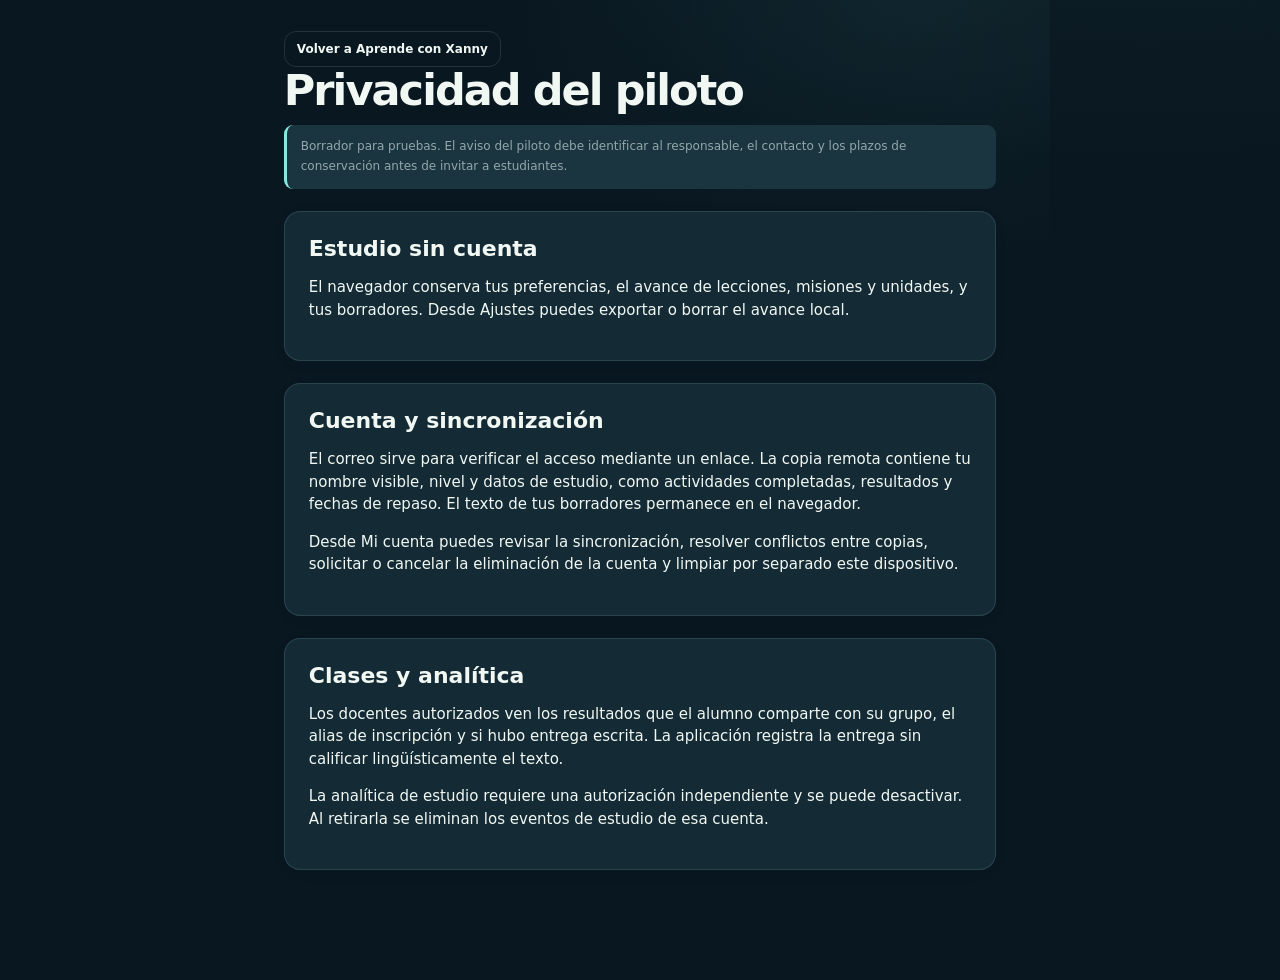
==== privacy.html @ a7d6ab91 "Add pilot learning units, accessible icons and isolated HTTPS staging" ====
<!doctype html>
<html lang="es">
<head>
  <meta charset="utf-8">
  <meta name="viewport" content="width=device-width,initial-scale=1">
  <meta name="robots" content="noindex">
  <title>Privacidad del piloto · Aprende con Xanny</title>
  <link rel="icon" href="favicon.svg?v=3.4.0" type="image/svg+xml">
  <link rel="stylesheet" href="styles.css?v=3.4.0">
  <link rel="stylesheet" href="studio.css?v=3.4.0">
  <link rel="stylesheet" href="learning.css?v=3.4.0">
</head>
<body>
  <main class="main privacy-page">
    <a class="button ghost sm" href="./index.html#home">Volver a Aprende con Xanny</a>
    <h1 class="page-title">Privacidad del piloto</h1>
    <p class="info-note">Borrador para pruebas. El aviso del piloto debe identificar al responsable, el contacto y los plazos de conservación antes de invitar a estudiantes.</p>
    <section class="card mt" aria-labelledby="study-without-account">
      <h2 id="study-without-account">Estudio sin cuenta</h2>
      <p>El navegador conserva tus preferencias, el avance de lecciones, misiones y unidades, y tus borradores. Desde Ajustes puedes exportar o borrar el avance local.</p>
    </section>
    <section class="card mt" aria-labelledby="study-account">
      <h2 id="study-account">Cuenta y sincronización</h2>
      <p>El correo sirve para verificar el acceso mediante un enlace. La copia remota contiene tu nombre visible, nivel y datos de estudio, como actividades completadas, resultados y fechas de repaso. El texto de tus borradores permanece en el navegador.</p>
      <p>Desde Mi cuenta puedes revisar la sincronización, resolver conflictos entre copias, solicitar o cancelar la eliminación de la cuenta y limpiar por separado este dispositivo.</p>
    </section>
    <section class="card mt" aria-labelledby="study-class">
      <h2 id="study-class">Clases y analítica</h2>
      <p>Los docentes autorizados ven los resultados que el alumno comparte con su grupo, el alias de inscripción y si hubo entrega escrita. La aplicación registra la entrega sin calificar lingüísticamente el texto.</p>
      <p>La analítica de estudio requiere una autorización independiente y se puede desactivar. Al retirarla se eliminan los eventos de estudio de esa cuenta.</p>
    </section>
  </main>
</body>
</html>
---- styles.css ----
:root{--bg:#0b1820;--sidebar:#0f2029;--surface:#142832;--surface2:#1a323c;--line:rgba(218,244,230,.11);--ink:#f1f8f3;--muted:#91a7aa;--accent:#b5ef7e;--accent-ink:#10271d;--cyan:#78e0e3;--orange:#ffc687;--pink:#f6a8c3;--shadow:0 20px 80px rgba(0,0,0,.16);--radius:20px;--font:'DM Sans',system-ui,-apple-system,sans-serif;--heading:'Outfit',var(--font)}
*{box-sizing:border-box}html{scroll-behavior:smooth}body{margin:0;background:var(--bg);color:var(--ink);font-family:var(--font);font-size:15px;line-height:1.5}button,input,textarea,select{font:inherit}button{cursor:pointer}button:disabled{opacity:.43;cursor:not-allowed}a{color:inherit}button:focus-visible,a:focus-visible,input:focus-visible,textarea:focus-visible,select:focus-visible{outline:3px solid var(--cyan);outline-offset:3px}::selection{background:var(--accent);color:var(--accent-ink)}
body.light{--bg:#f5f8f2;--sidebar:#eaf1e9;--surface:#fff;--surface2:#f0f5ee;--line:#dce7dd;--ink:#182d33;--muted:#60777a;--shadow:0 20px 60px rgba(30,80,64,.07)}
.layout{display:grid;grid-template-columns:258px minmax(0,1fr);min-height:100vh;max-width:1720px;margin:auto}.sidebar{background:var(--sidebar);border-right:1px solid var(--line);position:sticky;top:0;height:100vh;display:flex;flex-direction:column;padding:28px 16px 20px;z-index:10}.brand{display:flex;align-items:center;gap:11px;padding:0 12px;margin-bottom:30px}.brand-icon{display:grid;place-items:center;border-radius:14px;background:var(--accent);color:#173424;font:900 28px var(--heading);height:44px;width:44px;box-shadow:0 7px 24px #b5ef7e28}.brand-text{font:800 24px var(--heading);letter-spacing:-1.2px}.brand-text span{color:var(--accent)}.brand-sub{display:block;color:var(--muted);font-size:10px;letter-spacing:1.4px;text-transform:uppercase;font-weight:800;margin-top:-2px}.nav-head{color:var(--muted);font-size:10px;font-weight:800;text-transform:uppercase;letter-spacing:2px;padding:8px 17px 10px}.nav{display:grid;gap:4px}.nav-btn{display:flex;align-items:center;gap:13px;border:none;width:100%;padding:12px 15px;border-radius:12px;background:transparent;color:var(--muted);font-weight:700;text-align:left;transition:.2s}.nav-btn:hover{background:var(--surface2);color:var(--ink)}.nav-btn.active{background:var(--accent);color:var(--accent-ink)}.nav-ico{width:25px;text-align:center;font-size:18px}.nav-btn small{margin-left:auto;background:var(--orange);border-radius:20px;padding:1px 7px;font-size:10px;color:#342518}.side-spacer{flex:1}.side-tip{background:linear-gradient(145deg,#213e42,#18333a);border:1px solid #ffffff16;padding:18px;border-radius:18px;color:#f1f8f3}.side-tip .star{font-size:26px}.side-tip strong{display:block;font-family:var(--heading);font-size:17px;margin:7px 0}.side-tip p{color:#b7cac6;margin:4px 0 12px;font-size:12px}.side-tip .mini-link{color:var(--accent);font-size:12px;font-weight:800}.main{min-width:0;padding:31px clamp(20px,4.2vw,64px) 80px}.topbar{display:flex;justify-content:space-between;align-items:center;gap:18px;margin-bottom:30px}.breadcrumb{font-size:13px;color:var(--muted);font-weight:700;letter-spacing:.3px}.breadcrumb strong{color:var(--ink)}.toolbar{display:flex;gap:9px;align-items:center}.pill{display:inline-flex;align-items:center;gap:7px;border:1px solid var(--line);border-radius:40px;padding:9px 13px;background:var(--surface);white-space:nowrap;font-size:12px;font-weight:800}.pill.accent{background:var(--accent);color:var(--accent-ink);border-color:transparent}.toolbar .icon-button{width:38px;height:38px}.icon-button{display:inline-grid;place-items:center;border:1px solid var(--line);border-radius:12px;background:var(--surface);color:var(--ink);font-size:18px}.page{animation:appear .25s ease-out}@keyframes appear{from{opacity:.5;transform:translateY(5px)}to{opacity:1;transform:translateY(0)}}.section-label{font-size:11px;font-weight:900;text-transform:uppercase;letter-spacing:2px;color:var(--accent);margin-bottom:8px}.page-title{font:800 clamp(28px,4.2vw,43px)/1.12 var(--heading);letter-spacing:-1.5px;margin:0 0 9px}.page-desc{color:var(--muted);margin:0 0 28px;max-width:670px}.card{background:var(--surface);border:1px solid var(--line);border-radius:var(--radius);padding:24px;box-shadow:0 3px 20px rgba(0,0,0,.025)}.card.soft{background:var(--surface2)}.section-h{font:800 21px var(--heading);letter-spacing:-.5px;margin:0 0 16px}.subtle{color:var(--muted)}.small{font-size:12px}.bold{font-weight:800}.row{display:flex;align-items:center;gap:12px}.between{display:flex;align-items:center;justify-content:space-between;gap:14px}.wrap{flex-wrap:wrap}.grid{display:grid;gap:16px}.grid-2{grid-template-columns:repeat(2,minmax(0,1fr))}.grid-3{grid-template-columns:repeat(3,minmax(0,1fr))}.grid-4{grid-template-columns:repeat(4,minmax(0,1fr))}.mt{margin-top:22px}.mb{margin-bottom:22px}.mb-sm{margin-bottom:12px}.hero{background:radial-gradient(circle at 78% 20%,#39655b,transparent 42%),linear-gradient(120deg,#1c4644,#173236 65%,#162f3a);border:1px solid #ffffff1c;border-radius:26px;padding:clamp(26px,4vw,42px);position:relative;overflow:hidden;display:grid;grid-template-columns:minmax(0,1.3fr) minmax(210px,.7fr);gap:14px;min-height:275px}.hero .eyebrow{color:var(--accent);font-size:12px;text-transform:uppercase;letter-spacing:2.6px;font-weight:900}.hero h1{font:850 clamp(30px,4.4vw,51px)/1.06 var(--heading);letter-spacing:-1.7px;color:#fff;margin:12px 0}.hero h1 em{font-style:normal;color:var(--accent)}.hero p{color:#d1e2dc;max-width:440px;margin:0 0 21px}.hero-art{position:relative;min-height:200px;display:grid;place-items:center}.button{display:inline-flex;justify-content:center;align-items:center;gap:8px;border:1px solid var(--line);background:var(--surface2);color:var(--ink);padding:11px 17px;border-radius:12px;font-weight:800;text-decoration:none;transition:transform .15s,background .15s;max-width:100%}.button:hover:not(:disabled){transform:translateY(-1px)}.button.primary{background:var(--accent);border-color:var(--accent);color:var(--accent-ink)}.button.white{background:#fff;border-color:#fff;color:#15352f}.button.ghost{background:transparent}.button.sm{font-size:12px;padding:8px 12px}.button.block{width:100%}.button.warn{border-color:#ed9898;color:#ed9898;background:transparent}.button-group{display:flex;flex-wrap:wrap;gap:10px}.stats{margin-top:16px;display:grid;grid-template-columns:repeat(4,minmax(0,1fr));gap:14px}.stat{padding:18px 19px;background:var(--surface);border:1px solid var(--line);border-radius:17px}.stat-icon{font-size:22px}.stat .value{font:800 29px var(--heading);margin-top:6px;letter-spacing:-1px}.stat .label{color:var(--muted);font-size:12px;font-weight:700}.progress{height:9px;background:var(--surface2);border-radius:30px;overflow:hidden}.progress>span{display:block;height:100%;border-radius:30px;background:linear-gradient(90deg,var(--accent),var(--cyan));transition:width .3s}.task{display:flex;align-items:center;gap:15px;padding:15px;border:1px solid var(--line);border-radius:15px;margin:10px 0;background:var(--surface2)}.task-icon{font-size:22px;width:45px;height:45px;display:grid;place-items:center;border-radius:13px;background:#b4ed7d20}.task-main{flex:1;min-width:0}.task h3{font-size:14px;margin:0 0 2px}.task p{font-size:12px;color:var(--muted);margin:0}.checkmark{color:var(--accent);font-weight:900;font-size:20px}.tag{display:inline-flex;align-items:center;gap:4px;padding:5px 10px;border-radius:40px;font-size:10px;letter-spacing:.3px;font-weight:900;color:var(--muted);background:var(--surface2);border:1px solid var(--line)}.tag.green{background:#b5ef7d25;color:var(--accent);border-color:#b5ef7d33}.tag.orange{background:#ffc68725;color:var(--orange);border-color:#ffc68733}.tag.blue{background:#78e0e325;color:var(--cyan);border-color:#78e0e333}body.light .tag.green{color:#336a27}body.light .tag.orange{color:#955c14}body.light .tag.blue{color:#126a75}.lesson-card{display:flex;flex-direction:column;gap:9px;height:100%;min-height:225px}.lesson-card h3{font:750 18px/1.2 var(--heading);margin:3px 0}.lesson-card p{color:var(--muted);font-size:12px;margin:0;flex:1}.lesson-card .lesson-emoji{font-size:25px}.lesson-card .foot{display:flex;align-items:center;justify-content:space-between;gap:8px}.lesson-card .foot span{color:var(--muted);font-size:12px}.filters{display:flex;flex-wrap:wrap;gap:8px;margin:17px 0 22px}.chip{border-radius:50px;padding:8px 14px;border:1px solid var(--line);background:var(--surface);color:var(--muted);font-weight:800;font-size:12px}.chip.active{background:var(--accent);color:var(--accent-ink);border-color:transparent}.focus-header{display:flex;align-items:center;gap:15px;margin-bottom:20px}.focus-header .big-icon{font-size:33px;background:var(--surface2);padding:12px;border-radius:16px}.focus-header h2{font:800 26px var(--heading);margin:0}.focus-header p{font-size:13px;color:var(--muted);margin:0}.lesson-info{display:grid;grid-template-columns:1fr 1fr;gap:14px}.quote{font:650 clamp(21px,3.2vw,30px)/1.35 var(--heading);letter-spacing:-.4px;margin:15px 0}.translation{color:var(--muted);font-style:italic}.quiz-head{margin:0 0 12px;font-size:12px;text-transform:uppercase;font-weight:900;letter-spacing:1px;color:var(--accent)}.quiz-title{font:750 22px/1.3 var(--heading);margin:0 0 20px}.option-list{display:grid;gap:10px}.option{border:1px solid var(--line);background:var(--surface2);border-radius:14px;padding:15px 16px;text-align:left;color:var(--ink);font-weight:700;display:flex;align-items:center;gap:12px}.option:hover:not(:disabled){border-color:var(--accent)}.option .letter{display:grid;place-items:center;flex:0 0 28px;height:28px;border-radius:9px;border:1px solid var(--line);color:var(--muted);font-size:12px}.option.selected{border:2px solid var(--accent);padding:14px 15px}.option.correct{border-color:#72d4ab;background:#54c89518}.option.wrong{border-color:#f08d9b;background:#f08d9b17}.feedback{padding:14px 16px;background:var(--surface2);border-radius:12px;border-left:3px solid var(--cyan);margin:16px 0;font-size:13px}.feedback.good{border-color:var(--accent)}.feedback.bad{border-color:var(--orange)}.flashcard{min-height:300px;background:radial-gradient(circle at 92% 18%,#bbff9915,transparent 40%),linear-gradient(145deg,#235144,#183a40);border:1px solid #b2ef7d33;display:flex;flex-direction:column;justify-content:center;align-items:center;text-align:center;color:#fff;padding:32px;border-radius:24px}.flashcard .word{font:800 clamp(38px,6vw,64px) var(--heading);letter-spacing:-1.5px;margin:4px 0}.flashcard .definition{color:var(--accent);font:750 25px var(--heading)}.flashcard .example{color:#d4e7d9;margin:13px 0 2px}.flashcard .questionmark{color:#b3cdc0}.rating-grid{display:grid;grid-template-columns:repeat(4,1fr);gap:10px;margin-top:14px}.rating-grid button{font-size:12px;padding:12px 7px}.audio-box{background:linear-gradient(130deg,#1b3c41,#204447);border-radius:20px;border:1px solid #ffffff17;padding:25px;color:#fff}.audio-wave{display:flex;height:45px;gap:5px;align-items:center;justify-content:center}.audio-wave i{width:5px;border-radius:6px;height:var(--h);background:var(--accent);opacity:.9}.audio-hint{font-size:12px;color:#c6dcd1;text-align:center;margin:12px 0 15px}.field{width:100%;border:1px solid var(--line);border-radius:12px;background:var(--surface2);color:var(--ink);padding:12px 14px;outline:none}.field:focus{border-color:var(--cyan)}.field::placeholder{color:var(--muted);opacity:.7}textarea.field{min-height:250px;resize:vertical;line-height:1.8}.form-label{font-size:12px;font-weight:900;display:block;margin:12px 0 7px}.meter{display:flex;gap:5px;align-items:center}.meter>i{display:block;flex:1;height:6px;background:var(--surface2);border-radius:9px}.meter>i.on{background:var(--accent)}.resource-card{display:flex;flex-direction:column;gap:12px;min-height:205px}.resource-card h3{font:800 18px var(--heading);margin:0}.resource-card p{font-size:12px;color:var(--muted);margin:0;flex:1}.resource-card .source{font-size:11px;color:var(--accent);font-weight:900}.timeline{display:flex;align-items:flex-start;gap:0;flex-wrap:wrap}.step{flex:1;min-width:130px;padding:14px 10px;border-top:2px solid var(--line);position:relative}.step:before{content:'';width:12px;height:12px;background:var(--surface2);border:3px solid var(--muted);border-radius:50%;position:absolute;top:-9px;left:12px}.step.done:before{background:var(--accent);border-color:var(--accent)}.step h4{margin:5px 0;font-size:13px}.step p{margin:0;color:var(--muted);font-size:11px}.setting-line{display:flex;justify-content:space-between;align-items:center;gap:10px;padding:15px 0;border-bottom:1px solid var(--line)}.setting-line:last-child{border:0}.setting-line h3{margin:0 0 2px;font-size:14px}.setting-line p{margin:0;color:var(--muted);font-size:12px}.select{border:1px solid var(--line);background:var(--surface2);color:var(--ink);padding:10px 13px;border-radius:10px;max-width:150px}.notice{border:1px solid #78e0e337;border-radius:14px;background:#78e0e310;color:var(--ink);padding:13px 17px;font-size:13px}.notice strong{color:var(--cyan)}body.light .notice strong{color:#147989}.empty{text-align:center;padding:35px 20px}.empty .emoji{font-size:40px}.empty h3{margin:6px 0}.empty p{color:var(--muted);font-size:13px}.toast{position:fixed;bottom:25px;right:25px;z-index:100;background:#b5ef7e;color:#193726;box-shadow:0 16px 40px #0005;padding:13px 18px;border-radius:12px;font-weight:900;animation:appear .2s;max-width:330px}.footer{font-size:11px;color:var(--muted);text-align:center;margin:36px 0 0}.footer a{color:var(--muted)}.stat.spark{position:relative;overflow:hidden}.stat.spark:after{content:'✦';position:absolute;right:-6px;bottom:-24px;font-size:100px;color:var(--accent);opacity:.045}.mobile-nav{display:none}.boot{text-align:center;padding:20vh 20px;color:var(--muted)}.writing-tips{padding:16px;border:1px dashed var(--line);border-radius:14px;margin-top:15px;color:var(--muted);font-size:13px}.wordcount{text-align:right;color:var(--muted);font-size:12px;margin-top:7px}.key-value{display:grid;gap:6px}.key-value span{font-size:12px;color:var(--muted)}.key-value strong{font:800 18px var(--heading)}.badge-row{display:flex;gap:6px;flex-wrap:wrap}.report-item{display:flex;align-items:flex-start;gap:9px;font-size:13px;padding:10px 0;border-bottom:1px solid var(--line)}.report-item:last-child{border:0}.divider{height:1px;background:var(--line);margin:18px 0}.source-links a{color:var(--cyan);text-decoration:underline}.level-heading{margin:24px 0 16px}.answer-hidden{filter:blur(6px);user-select:none}.kbd{font-size:10px;padding:2px 5px;background:var(--surface2);border:1px solid var(--line);border-radius:4px}.search{min-width:180px;max-width:300px}.study-box{padding:20px;border:1px solid var(--line);border-radius:17px;background:var(--surface);min-height:160px}.study-box h3{font:800 17px var(--heading);margin:10px 0 7px}.study-box p{margin:0;color:var(--muted);font-size:12px}.note{font-size:11px;color:var(--muted)}.warning-text{color:var(--orange)}
@media(max-width:1180px){.grid-4{grid-template-columns:repeat(2,minmax(0,1fr))}.hero{grid-template-columns:1.3fr .7fr}}
@media(max-width:920px){.layout{grid-template-columns:82px minmax(0,1fr)}.sidebar{padding:21px 11px}.brand{justify-content:center;padding:0}.brand-text,.nav-head,.nav-btn .nav-label,.nav-btn small,.side-tip{display:none}.nav-btn{justify-content:center;padding:13px 8px}.nav-ico{font-size:22px}.main{padding:26px 25px 90px}.hero{grid-template-columns:1fr .6fr}}
@media(max-width:680px){.layout{display:block}.sidebar{display:none}.main{padding:17px 15px 104px}.topbar{margin-bottom:17px}.toolbar{gap:6px}.toolbar .pill{font-size:11px;padding:7px 10px}.toolbar .pill:first-child{display:none}.hero{grid-template-columns:1fr;padding:25px;min-height:0}.hero h1{font-size:37px}.hero p{font-size:13px}.hero-art{display:none}.stats{grid-template-columns:repeat(2,minmax(0,1fr));gap:9px}.stat{padding:13px 15px}.stat .value{font-size:25px}.grid-3,.grid-2,.grid-4{grid-template-columns:1fr}.card{padding:19px;border-radius:17px}.lesson-info{grid-template-columns:1fr}.page-title{font-size:33px}.focus-header h2{font-size:23px}.rating-grid{grid-template-columns:repeat(2,1fr)}.toast{bottom:85px;right:13px;left:13px;text-align:center}.setting-line{align-items:flex-start;flex-wrap:wrap}.search{width:100%;max-width:none}.footer{padding:0 5px}.task{padding:12px}.task-icon{width:37px;height:37px}}
@media(prefers-reduced-motion:reduce){*,*:before,*:after{animation:none!important;transition:none!important;scroll-behavior:auto!important}}

/* Aprende con Xanny — estilos del laboratorio de inglés. */
:root{--bg:#091720;--sidebar:#0c1f29;--surface:#142b35;--surface2:#1b3540;--accent:#b8f586;--cyan:#87e8e1;--line:rgba(199,235,224,.13);--radius:22px}
body.light{--bg:#f3f8f5;--sidebar:#eaf3ee;--surface:#fff;--surface2:#f0f7f2;--line:#d8e9dd;--ink:#142b31;--muted:#5d747b}
.main{background:radial-gradient(ellipse 67% 38% at 82% 0%,rgba(57,136,137,.09),transparent 72%);min-width:0}
.hero{position:relative;overflow:hidden;background:linear-gradient(120deg,#184845 0%,#193f42 56%,#24545a 100%);border:1px solid rgba(184,245,134,.16);box-shadow:0 25px 65px rgba(0,0,0,.10)}
.hero:after{content:"";position:absolute;width:360px;height:360px;border:1px solid rgba(210,255,222,.12);border-radius:100%;right:-130px;top:-230px;pointer-events:none}
.hero h1{letter-spacing:-.055em;line-height:1.06}
.card,.stat,.lesson-card{border:1px solid var(--line);transition:border-color .2s ease,transform .2s ease,box-shadow .2s ease}
.lesson-card:hover{border-color:rgba(184,245,134,.38);transform:translateY(-2px);box-shadow:0 18px 45px rgba(0,0,0,.10)}
.nav-btn.active{box-shadow:0 3px 12px rgba(184,245,134,.16)}
.button.primary{box-shadow:0 7px 18px rgba(123,186,85,.12)}
.button.primary:hover{filter:brightness(1.04)}
.option{min-height:62px;display:flex;align-items:center;gap:12px;border-radius:16px;white-space:normal;text-align:left}
.option:hover:not(:disabled){border-color:var(--cyan);background:var(--surface2)}
.option.wrong{border-color:#e9898e!important;background:rgba(232,111,120,.11)!important;opacity:.75!important}
.option.correct{border-color:#a1e979!important;background:rgba(158,225,113,.14)!important;opacity:1!important}
.quiz-panel{position:relative;border-color:rgba(130,218,199,.20);box-shadow:0 18px 42px rgba(0,0,0,.08)}
.quiz-panel::before{content:"";display:block;position:absolute;top:0;left:20px;right:20px;height:3px;background:linear-gradient(90deg,var(--accent),var(--cyan));border-radius:5px}
.lesson-theory{position:relative}
.lesson-help{display:flex;gap:12px;align-items:start;border-radius:16px;padding:12px 13px;background:rgba(112,184,190,.09);border:1px solid var(--line);margin-top:27px}
.lesson-help span{font-size:21px}
.lesson-help p{font-size:12px;line-height:1.65;color:var(--muted);margin:0}
.feedback{margin-top:15px;border-radius:16px;padding:17px 18px;line-height:1.65}
.feedback strong{display:block;margin-bottom:5px}
.feedback.bad{background:rgba(240,139,141,.10);border:1px solid rgba(240,139,141,.30)}
.feedback.good{background:rgba(156,239,146,.08);border:1px solid rgba(156,239,146,.3)}
.home-coach{border:1px solid rgba(123,217,202,.22);border-radius:21px;background:linear-gradient(100deg,rgba(33,73,80,.38),rgba(41,83,87,.15));padding:20px 24px;display:flex;align-items:center;justify-content:space-between;gap:20px;margin:15px 0}
.home-coach h3{margin:7px 0 4px;font:750 21px var(--heading);letter-spacing:-.6px}
.home-coach p{margin:0;color:var(--muted);font-size:13px;max-width:630px}
.home-coach .button{flex-shrink:0}
.review-title{display:flex;align-items:center;gap:13px;margin:28px 0 14px}
.review-title span{display:grid;place-items:center;width:44px;height:44px;border-radius:14px;background:var(--accent);color:var(--accent-ink);font-size:24px}
.review-title h2{font:800 25px var(--heading);margin:0;letter-spacing:-.7px}
.review-title p{margin:3px 0 0;color:var(--muted);font-size:13px}
.review-list{display:grid;grid-template-columns:repeat(2,minmax(0,1fr));gap:13px}
.review-card{background:var(--surface);border:1px solid var(--line);border-radius:19px;padding:21px;display:flex;flex-direction:column;gap:11px;min-width:0}
.review-card.needs-review{border-left:4px solid #f3b06c}
.review-card.mastered{border-left:4px solid var(--accent)}
.review-card h3{font:750 17px/1.5 var(--heading);margin:0}
.review-card p{font-size:13px;line-height:1.6;color:var(--muted);margin:0}
.review-answer{padding:11px 14px;border:1px solid rgba(152,226,137,.23);background:rgba(126,230,153,.07);border-radius:12px;color:var(--ink);font-weight:750}
.review-card .button{align-self:flex-start;margin-top:auto}
.lesson-finish{text-align:center;padding:32px 25px}
.lesson-finish p{max-width:680px;margin:10px auto;color:var(--muted)}
body.light .home-coach{background:linear-gradient(110deg,#edf7ee,#e4f1f1)}
body.light .quiz-panel{box-shadow:0 15px 45px rgba(60,115,90,.08)}
@media(max-width:960px){.review-list{grid-template-columns:1fr}.home-coach{flex-wrap:wrap}}
@media(max-width:680px){.hero h1{font-size:38px}.home-coach{padding:18px;margin:12px 0}.review-title h2{font-size:22px}.review-card{padding:17px}.quiz-title{font-size:23px}.option{min-height:60px}}
@media(prefers-reduced-motion:reduce){.lesson-card:hover{transform:none}}

/* Navegación y foco */
.sidebar .nav {min-height: 0; overflow-y: auto; overscroll-behavior: contain; padding: 2px;}
.page:focus, .challenge-panel h2:focus, .transfer-panel h2:focus {outline: none;}
:where(button, summary, a, input, select, textarea):focus-visible {
  outline: 2px solid var(--accent);
  outline-offset: 2px;
}

@media (max-width: 680px) {
  .main {padding-bottom: calc(100px + env(safe-area-inset-bottom));}
  .mobile-nav {
    position: fixed;
    inset: auto 0 0;
    z-index: 25;
    display: grid;
    grid-template-columns: repeat(4, minmax(0, 1fr));
    gap: 4px;
    padding: 5px max(8px, env(safe-area-inset-right)) calc(5px + env(safe-area-inset-bottom)) max(8px, env(safe-area-inset-left));
    border-top: 1px solid var(--line);
    background: var(--sidebar);
  }
  .mobile-shortcut {
    display: grid;
    min-width: 0;
    min-height: 48px;
    place-content: center;
    gap: 2px;
    border: 0;
    border-radius: 8px;
    background: transparent;
    color: var(--muted);
    font-size: 12px;
    font-weight: 750;
    text-align: center;
    cursor: pointer;
  }
  .mobile-shortcut b {font-size: 18px; line-height: 1.15;}
  .mobile-shortcut::-webkit-details-marker {display: none;}
  .mobile-shortcut.active, .mobile-more[open] > summary {color: var(--accent);}
  .mobile-menu-panel {
    position: absolute;
    inset: auto max(8px, env(safe-area-inset-right)) calc(100% + 4px) max(8px, env(safe-area-inset-left));
    display: grid;
    grid-template-columns: repeat(2, minmax(0, 1fr));
    gap: 4px;
    max-height: 55vh;
    max-height: 55dvh;
    overflow-y: auto;
    overscroll-behavior: contain;
    padding: 8px;
    border: 1px solid var(--line);
    border-radius: 12px;
    background: var(--sidebar);
    box-shadow: 0 -12px 30px #0004;
  }
  .mobile-more:not([open]) .mobile-menu-panel {display: none;}
  .mobile-menu-panel .nav-btn {justify-content: flex-start; min-height: 44px; text-align: left; white-space: normal;}
  .mobile-menu-panel .nav-btn span {flex: 0 0 auto;}
}
---- studio.css ----
/* Aprende con Xanny — interfaz original, modular, accesible y ligera. */
:root{--softgreen:rgba(181,239,126,.11);--violet:#cbb9ff;--caseborder:rgba(192,229,215,.14)}
body{background-image:radial-gradient(ellipse 920px 400px at 90% -13%,rgba(80,146,126,.065),transparent 75%)}
body.light{--softgreen:rgba(80,143,69,.09);--caseborder:rgba(60,120,99,.19)}
.nav{min-height:0;overflow-y:auto;scrollbar-width:thin}.nav-btn{min-height:44px}.nav-btn.active{box-shadow:0 5px 22px rgba(181,239,126,.07)}
.main{padding-bottom:110px}.page-title{letter-spacing:-.045em;line-height:1.08}.page-desc{max-width:730px}
.brand-icon{border-radius:13px;transform:rotate(-4deg)}.brand-text{letter-spacing:-1.6px}.sidebar .brand-sub{font-size:9px}
.home-feature{margin:18px 0 8px;padding:25px 30px;display:flex;align-items:center;justify-content:space-between;gap:25px;background:linear-gradient(100deg,rgba(202,185,255,.17),rgba(181,239,126,.07));border:1px solid var(--caseborder);border-radius:23px}
.home-feature h2{margin:5px 0 7px;font-size:24px;letter-spacing:-.04em}.home-feature p{margin:0;max-width:590px;font-size:13px;color:var(--muted)}.home-feature .button{flex-shrink:0;white-space:nowrap}
.missions-feature{background:linear-gradient(120deg,#283b5c,#1b5150 54%,#244235);color:#f7f9ff;padding:36px 39px;position:relative;border-radius:26px;overflow:hidden;display:flex;justify-content:space-between;align-items:center;gap:24px;border:1px solid #ffffff20;min-height:240px;margin:27px 0 22px}
.missions-feature::before,.missions-feature::after{content:"";position:absolute;border:1px solid #b5ef7e1d;border-radius:100%;width:380px;height:380px;right:-70px;top:-110px;pointer-events:none}.missions-feature::after{width:280px;height:280px;right:-22px;top:-60px}
.missions-feature>div:first-child{position:relative;z-index:1;max-width:650px}.missions-feature h2{font-size:clamp(26px,3vw,39px);letter-spacing:-.05em;line-height:1.12;margin:13px 0}.missions-feature p{color:#d8e8e6;max-width:480px;font-size:14px;margin:0 0 22px}.missions-feature .eyebrow{font-size:11px;letter-spacing:1.8px;font-weight:900;color:#b5ef7e}
.case-promo-art{position:relative;min-width:220px;display:flex;flex-direction:column;font-weight:950;font-size:31px;line-height:1;transform:rotate(-7deg);text-shadow:0 10px 30px #051e2555}.case-promo-art span:nth-child(2){color:var(--accent);font-size:42px}.case-promo-art span:nth-child(3){color:#f7d3ad;font-size:23px}
.mini-guide{display:flex;flex-wrap:wrap;gap:9px;margin-bottom:27px}.mini-guide span{background:var(--surface);border:1px solid var(--line);border-radius:25px;padding:8px 14px;color:var(--muted);font-weight:700;font-size:12px}
.filters .chip.selected{background:var(--accent)!important;color:var(--accent-ink)!important;border-color:var(--accent)!important}
.case-grid{display:grid;grid-template-columns:repeat(3,minmax(0,1fr));gap:16px;margin:19px 0 25px}.case-card{background:var(--surface);border:1px solid var(--caseborder);padding:22px;border-radius:21px;display:flex;flex-direction:column;gap:10px;min-height:254px;transition:transform .2s,border-color .2s,background .2s}.case-card:hover{transform:translateY(-3px);border-color:rgba(181,239,126,.5);background:var(--surface2)}.case-top,.case-foot{display:flex;align-items:center;justify-content:space-between;gap:10px}.case-emoji{font-size:27px;background:var(--surface2);border-radius:14px;width:54px;height:54px;display:grid;place-items:center;flex-shrink:0}.case-level{color:var(--muted);font-size:11px;font-weight:800;letter-spacing:.05em}.case-category{font-size:10px;text-transform:uppercase;letter-spacing:1.5px;color:var(--accent);font-weight:900}.case-card h3{font-size:21px;line-height:1.2;letter-spacing:-.045em;margin:0}.case-card>p{font-size:13px;color:var(--muted);margin:0;flex:1}.case-foot{border-top:1px solid var(--line);padding-top:14px;margin-top:7px}.case-foot>span{font-size:11px;color:var(--muted)}.case-foot .button{white-space:nowrap}.info-note{color:var(--muted);padding:12px 14px;font-size:12px;line-height:1.65;background:var(--surface2);border-left:3px solid var(--cyan);border-radius:9px}
.mission-title-row{display:flex;gap:17px;align-items:center;margin-bottom:20px}.mission-title-row .case-emoji{height:68px;width:68px;font-size:38px}.mission-title-row h1{font-size:clamp(25px,4vw,41px);letter-spacing:-.05em;margin:2px 0}.mission-title-row p{color:var(--muted);margin:0}.mission-progress{display:flex;justify-content:space-between;align-items:center;gap:15px;background:var(--surface);border:1px solid var(--line);padding:12px 18px;border-radius:14px;margin-bottom:17px;font-size:12px;font-weight:850;letter-spacing:.03em}.mission-progress strong{color:var(--accent)}
.case-layout{display:grid;grid-template-columns:.9fr 1.1fr;gap:18px;align-items:stretch}.dialogue-panel,.challenge-panel,.transfer-panel{border:1px solid var(--caseborder);border-radius:22px;background:var(--surface);padding:29px;min-width:0}.dialogue-panel{background:linear-gradient(145deg,rgba(112,176,171,.16),var(--surface) 68%)}.context-description{font-size:20px;line-height:1.6;font-weight:700;letter-spacing:-.025em;margin:20px 0}.dialogue-bubble{background:var(--surface2);border:1px solid var(--line);border-radius:16px 16px 16px 4px;padding:18px}.dialogue-bubble span{font-size:11px;text-transform:uppercase;letter-spacing:1.3px;color:var(--accent);font-weight:900}.dialogue-bubble p{font-size:15px;margin:7px 0 0}.dialogue-hint{margin-top:20px;font-size:12px;line-height:1.65;color:var(--muted)}.challenge-panel h2{font-size:21px;line-height:1.35;letter-spacing:-.025em;margin:18px 0}.mission-answers{display:grid;gap:10px}.mission-option{display:flex;align-items:center;gap:15px;width:100%;text-align:left;padding:16px 15px;border:1px solid var(--line);background:var(--surface2);color:var(--ink);border-radius:15px;min-height:68px;font-weight:650;line-height:1.4;transition:background .16s,border-color .16s}.mission-option:hover:not(:disabled){border-color:var(--accent)}.mission-option.selected{border:2px solid var(--accent);padding:15px 14px;background:var(--softgreen)}.mission-option.eliminated{opacity:.5;text-decoration:line-through}.mission-option.solution{border-color:var(--accent);background:var(--softgreen);opacity:1}.mission-option .opt-letter{display:grid;place-items:center;flex-shrink:0;border:1px solid var(--line);width:34px;height:34px;border-radius:10px;font-size:12px;font-weight:950;color:var(--muted)}.mission-option.selected .opt-letter,.mission-option.solution .opt-letter{background:var(--accent);color:var(--accent-ink);border-color:transparent}.mission-option strong{margin-left:auto}.mission-feedback{padding:16px 17px;border-radius:14px;margin-top:15px;border:1px solid var(--line);background:var(--surface2);font-size:13px}.mission-feedback strong{font-size:14px}.mission-feedback p{margin:5px 0;color:var(--ink)}.mission-feedback.right{border-color:rgba(181,239,126,.5)}.mission-feedback.hint{border-color:rgba(255,198,135,.48)}.mission-feedback.wrong{border-color:rgba(246,168,195,.45)}
.transfer-panel{max-width:850px;margin:auto}.transfer-panel h2,.mission-summary h2{font-size:32px;letter-spacing:-.05em;line-height:1.1}.transfer-panel>p,.mission-summary>p{color:var(--muted);font-size:16px}.label-input{display:block;font-weight:800;font-size:12px;margin:17px 0 7px}.mission-textarea{min-height:175px;width:100%;resize:vertical;background:var(--surface2);color:var(--ink);padding:16px;border:1px solid var(--line);border-radius:15px;line-height:1.65}.mission-summary{text-align:center;border:1px solid rgba(181,239,126,.3);background:linear-gradient(135deg,var(--surface),rgba(181,239,126,.13));border-radius:23px;padding:38px 25px}.success-mark{display:inline-grid;place-items:center;width:68px;height:68px;border-radius:50%;font-size:34px;background:var(--accent);color:var(--accent-ink);margin-bottom:14px}.mission-actions{display:flex;justify-content:center;flex-wrap:wrap;gap:10px;margin:25px 0 0}.debrief{border-top:1px solid var(--line);padding:19px 0}.debrief p{font-size:13px;margin:7px 0}.debrief:last-of-type{border-bottom:1px solid var(--line)}
.progress-stats{margin-top:22px}.skill-row{margin:17px 0}.skill-row strong{font-size:13px}.skill-row .between{gap:10px}.skill-row .between span{font-size:11px;color:var(--muted);text-align:right}.skill-row .progress{margin-top:9px}.activity-row{display:flex;justify-content:space-between;align-items:center;gap:16px;border-bottom:1px solid var(--line);padding:13px 0;font-size:12px}.activity-row:last-child{border-bottom:0}.activity-row strong{text-align:right}.empty-progress{color:var(--muted);padding:28px 0}.account-input{background:var(--surface2);color:var(--ink);border:1px solid var(--line);border-radius:11px;padding:13px 14px;width:100%;max-width:100%}.consent-row{display:flex;gap:11px;font-size:12px;color:var(--muted);line-height:1.65;margin-top:18px;align-items:flex-start}.consent-row input{margin-top:4px;accent-color:#b5ef7e;min-height:18px;min-width:18px}.home-feature button:focus-visible,.mission-option:focus-visible{outline:3px solid var(--cyan);outline-offset:3px}
@media(max-width:1290px){.case-grid{grid-template-columns:repeat(2,minmax(0,1fr))}}@media(max-width:1060px){.case-layout{grid-template-columns:1fr}.dialogue-panel,.challenge-panel{padding:25px}.case-promo-art{min-width:145px;font-size:25px}.case-promo-art span:nth-child(2){font-size:32px}}
@media(max-width:760px){.home-feature{padding:22px;display:block}.home-feature .button{margin-top:15px}.missions-feature{padding:26px;min-height:205px}.missions-feature h2{font-size:30px}.case-promo-art{display:none}.case-grid{grid-template-columns:1fr}.case-card{min-height:205px}.dialogue-panel,.challenge-panel,.transfer-panel{padding:20px}.context-description{font-size:17px}.mission-title-row{align-items:flex-start}.mission-title-row .case-emoji{width:55px;height:55px;font-size:29px}.mini-guide{gap:6px}.mini-guide span{padding:6px 8px;font-size:10px}.transfer-panel h2,.mission-summary h2{font-size:27px}.case-foot{flex-wrap:wrap}.mission-progress{font-size:11px}.main{padding-bottom:105px}}
@media(prefers-reduced-motion:reduce){.case-card{transition:none}.page{animation:none}}

/* Resultados de misiones y escritura */
.learning-mode {margin-bottom: 14px;}
.learning-mode p {margin: 4px 0 0;}
.result-list {margin: 0;}
.result-list div {display: flex; justify-content: space-between; gap: 12px; padding: 8px 0;}
.result-list dd {margin: 0; font-weight: 750;}
.option-explanations {padding-inline-start: 1.35rem;}
.option-explanations li + li {margin-top: .65rem;}
.debrief summary {cursor: pointer; font-weight: 700;}
#missionWriteStatus:not(:empty) {margin: .65rem 0; font-weight: 650;}
#missionWriteStatus:empty {margin: 0;}

/* Marca y jerarquía visual */
:root {
  --xanny-violet: #dccdff;
  --xanny-gold: #ffd58f;
}
body.light {
  --xanny-violet: #582d9b;
}
.brand {
  min-height: 48px;
  padding-inline: 7px;
  color: var(--ink);
  text-decoration: none;
}
.brand-icon {
  flex: none;
  width: 46px;
  height: 46px;
  padding: 2px;
  object-fit: contain;
  background: #d7c7fb;
  box-shadow: none;
  transform: none;
}
.brand-copy {min-width: 0;}
.brand-text {display: block; font-size: 18px; line-height: 1.2; letter-spacing: -.035em;}
.brand-text strong {color: var(--xanny-violet);}
.brand-sub {margin-top: 4px; letter-spacing: .085em;}
.breadcrumb-brand {color: var(--ink);}
.hero {
  align-items: center;
  border-color: #d7c6ff35;
  background: radial-gradient(ellipse at 84% 36%, #563b7c, transparent 55%), linear-gradient(120deg, #25213f, #332550);
}
.hero h1 {margin-top: 0;}
.hero h1 em {color: #e0ceff;}
.hero p {color: #eee7fa;}
.hero .button.primary {
  background: #e0ceff;
  border-color: #e0ceff;
  color: #261645;
}
.hero .button.primary:hover {background: #eee2ff; border-color: #eee2ff;}
.xanny-hero {
  gap: 0;
  margin: 0;
  min-height: 0;
  align-self: center;
  justify-items: center;
}
.xanny-hero img {
  display: block;
  width: min(100%, 206px);
  height: auto;
  filter: drop-shadow(0 6px 8px #170e31aa);
}
.xanny-hero figcaption {
  color: var(--xanny-gold);
  font: 750 16px var(--heading);
}
@media (prefers-reduced-motion: no-preference) {
  .xanny-hero img {animation: xanny-greeting .65s ease-out 1;}
}
@keyframes xanny-greeting {
  from {transform: translateY(6px) rotate(-4deg);}
  65% {transform: translateY(-4px) rotate(2deg);}
  to {transform: translateY(0);}
}
.card, .case-card {border-radius: 18px;}
.progress-ranking, .progress-timeline {margin: 0; padding: 0; list-style: none;}
.progress-ranking li, .progress-timeline li {padding: 10px 0;}
.progress-ranking li + li, .progress-timeline li + li {border-top: 1px solid var(--line);}
.progress-ranking li {display: flex; justify-content: space-between; flex-wrap: wrap; gap: 4px 12px;}
.progress-ranking li span, .progress-timeline time {color: var(--muted); font-size: .84rem;}
.progress-timeline .progress {margin-top: 6px;}
@media (max-width: 920px) {
  .brand {padding-inline: 0;}
  .brand-copy {display: none;}
}
@media (max-width: 680px) {
  .hero {grid-template-columns: minmax(0, 1fr) clamp(72px, 25vw, 118px); padding: 19px; gap: 10px;}
  .hero h1 {font-size: clamp(28px, 7.2vw, 37px);}
  .xanny-hero {display: grid; align-self: start; margin-top: 3px;}
  .breadcrumb-brand + span {white-space: pre;}
}

/* Cuenta y conservación del progreso */
.account-fields {align-items: end; gap: 12px;}
.account-fields input, .account-fields select {width: 100%;}
.account-sync-status {padding: 14px; border-radius: 12px; background: var(--surface2);}
.account-sync-status p {margin: 5px 0 0; color: var(--muted);}
#accountSyncStatus[data-state="saved"] {color: var(--ink);}
#accountSyncStatus[data-state="pending"], #accountSyncStatus[data-state="syncing"] {color: var(--xanny-violet);}
.account-history {padding: 12px 0; border-top: 1px solid var(--line);}
.account-history summary {cursor: pointer; font-weight: 650;}
.account-history p {margin: 9px 0;}
---- learning.css ----
/* Consola de estudio. Los bloques nuevos comparten los colores de ambos temas. */
:root {
  --study-mint: #a9f4e3;
  --study-soft: #dcccff;
  --study-edge: #8f7cb885;
  --study-panel: #23243d;
  --study-quiet: #d6d1ea;
}
body.light {
  --study-mint: #125c4f;
  --study-soft: #593893;
  --study-edge: #8365ab83;
  --study-panel: #f2edfa;
  --study-quiet: #4e4460;
}
.ui-icon {width: 20px; height: 20px; flex: 0 0 auto; vertical-align: middle;}
.nav-ico {display:grid; place-items:center;}
.nav-btn {min-height:44px; gap:11px;}
.nav-btn.active {box-shadow:inset 3px 0 var(--study-soft);}
.nav-btn .ui-icon {pointer-events:none;}
.mobile-shortcut .ui-icon {width:20px;height:20px;margin-inline:auto;}
.mobile-menu-panel .nav-btn span {flex:1; min-width:0; overflow-wrap:anywhere;}
.mobile-menu-panel .nav-btn {padding-inline:8px;}
.breadcrumb-brand {font-weight:850;}
.toolbar .pill {display:inline-flex; align-items:center; gap:5px; white-space:nowrap;}
.toolbar .ui-icon {width:14px;height:14px;}
.skip-main {position:fixed; left:14px; top:10px; z-index:40; padding:10px 14px; border-radius:8px;
  transform:translateY(-160%);background:var(--ink);color:var(--bg);font-weight:800;}
.skip-main:focus {transform:translateY(0);}
:where(button, summary, a, input, select, textarea):focus-visible {outline:3px solid var(--study-soft);outline-offset:3px;}
.main:focus {outline:none;}
.button:not(.sm) {min-height:43px;}
.button .ui-icon {width:17px;height:17px;}
.card, .case-card, .lesson-card {border-radius:16px;}
.card:hover, .lesson-card:hover {border-color:var(--study-edge);}
.lesson-card {min-width:0;}
.hero {min-height:255px;}
.units-intro, .unit-page-label {
  display:flex;align-items:center;justify-content:space-between;gap:14px;
  padding: clamp(18px, 3vw, 30px);border:1px solid var(--study-edge);border-radius:16px;
  margin-bottom:18px;background:linear-gradient(125deg,var(--surface),var(--study-panel));
}
.units-intro h1,.unit-page-label h1 {margin:3px 0 7px;}
.units-intro p,.unit-page-label p {margin:0;max-width:650px;color:var(--study-quiet);}
.unit-cards, .unit-layout {display:grid;grid-template-columns:repeat(2,minmax(0,1fr));gap:14px;}
.unit-card {display:flex;flex-direction:column;gap:10px;border-top:4px solid var(--study-soft);}
.unit-card--b2 {border-top-color:var(--study-mint);}
.unit-card-top,.unit-card-foot {display:flex;align-items:center;justify-content:space-between;gap:8px;flex-wrap:wrap;}
.unit-card h2, .unit-session-row h2 {margin:3px 0;font:800 clamp(19px,3vw,25px)/1.18 var(--heading);}
.unit-card p,.unit-session-row p {margin:0 0 6px;color:var(--study-quiet);}
.unit-card-foot {margin-top:auto;padding-top:7px;}
.unit-card-foot span,.unit-session-type {color:var(--study-quiet);font-size:.82rem;font-weight:720;}
.unit-level {font-size:.83rem;font-weight:850;color:var(--study-soft);border:1px solid var(--study-edge);
  padding:2px 8px;border-radius:8px;display:inline-flex;align-items:center;gap:5px;}
.unit-card--b2 .unit-level {color:var(--study-mint);}
.unit-symbol {width:42px;height:42px; flex:none;display:grid;place-items:center; border:1px solid var(--study-edge);
  border-radius:12px;color:var(--study-soft);background:var(--study-panel);}
.unit-symbol .ui-icon {width:23px;height:23px;}
.unit-sessions,.unit-due ul {list-style:none;padding:0;display:grid;gap:10px;margin:0;}
.unit-session-row {display:grid;grid-template-columns:auto minmax(0,1fr) auto;gap:14px;align-items:center;}
.unit-state {color:var(--study-mint);font-size:.8rem;display:inline-flex;align-items:center;gap:4px;}
.unit-state .ui-icon {width:15px;height:15px;}
.unit-due {margin-bottom:16px;}
.unit-due li {display:flex;justify-content:space-between;align-items:center;gap:12px;border-top:1px solid var(--line);padding-top:9px;}
.unit-due small {display:block;color:var(--study-quiet);}
.unit-layout {grid-template-columns:minmax(0,.8fr) minmax(0,1.2fr);align-items:start;}
.unit-source,.unit-activity,.unit-summary {min-width:0;}
.unit-source h2 {font:800 18px var(--heading);margin:0 0 12px;}
.unit-source p {line-height:1.63;}
.unit-source summary {cursor:pointer;font-weight:800;}
.unit-source dl {margin:14px 0 0;}
.unit-source dl div + div {margin-top:10px;border-top:1px solid var(--line);padding-top:8px;}
.unit-source dt {font-weight:800;}
.unit-source dd {margin:2px 0 0;color:var(--study-quiet);}
.unit-question-progress {display:flex;align-items:center;justify-content:space-between;gap:15px;color:var(--study-quiet);font-weight:700;font-size:.84rem;}
.unit-question-progress progress {width:min(160px,35%);height:10px;accent-color:var(--study-soft);}
.unit-activity h2,.unit-summary h2 {margin:13px 0;line-height:1.25;font:800 clamp(20px,3vw,27px)/1.27 var(--heading);}
.unit-options,.unit-tokens {display:grid;gap:8px;}
.unit-option {display:flex;align-items:center;gap:9px;width:100%; min-height:46px;padding:9px 12px;
  border-radius:9px;border:1px solid var(--study-edge);background:var(--surface2);color:var(--ink);text-align:left;font:inherit;cursor:pointer;}
.unit-option:before {content:'';position:relative;width:10px;height:10px;flex:0 0 10px;border:1px solid var(--study-soft);border-radius:50%;}
.unit-option[aria-pressed="true"] {background:var(--study-panel);box-shadow:inset 0 0 0 1px var(--study-soft);}
.unit-option[aria-pressed="true"]:before {background:var(--study-soft);}
.unit-option:disabled {cursor:default;}
.unit-tokens {display:flex;flex-wrap:wrap;}
.unit-token-answer {min-height:36px;border:1px dashed var(--study-edge);border-radius:8px;padding:6px 6px 6px 26px;}
.unit-token-answer li {padding:1px 0;}
.unit-feedback {display:flex;gap:8px;align-items:flex-start;border:1px solid var(--study-edge);
  background:var(--study-panel);border-radius:12px;padding:12px;margin-top:12px;}
.unit-feedback strong {color:var(--study-soft);}
.unit-feedback--right strong {color:var(--study-mint);}
.unit-feedback p {margin:3px 0 0;}
.unit-summary {display:flex;align-items:flex-start;gap:12px;}
.unit-outcomes {display:grid;grid-template-columns:repeat(3,minmax(0,1fr));gap:8px;padding:10px 0;}
.unit-outcomes div {padding:7px;border-radius:9px;background:var(--study-panel);}
.unit-outcomes strong,.unit-outcomes span {display:block;overflow-wrap:anywhere;}
.unit-outcomes strong {font-size:1.28rem;}
.unit-outcomes span {font-size:.8rem;color:var(--study-quiet);}
.unit-draft {min-height:135px;}
.units-progress {margin-bottom:17px;}
.xanny-mood {position:relative;flex:0 0 54px;width:54px;height:54px;display:grid;place-items:center;}
.xanny-mood img {display:block;width:54px;height:54px;object-fit:contain;}
.xanny-mood > span {display:grid;place-items:center;position:absolute;right:-1px;bottom:0;width:22px;height:22px;
  border-radius:50%;background:var(--surface2);color:var(--study-soft);border:1px solid var(--study-edge);}
.xanny-mood > span .ui-icon {width:15px;height:15px;}
.with-xanny .xanny-mood {float:right; margin:0 0 3px 8px;}
@media (prefers-reduced-motion: no-preference) {
  .xanny-mood--welcome img {animation:mood-welcome .55s ease-out both;}
  .xanny-mood--help img {animation:mood-help .48s ease-out both;}
  .xanny-mood--success img {animation:mood-success .42s ease-out both;}
  .xanny-mood--retry img {animation:mood-retry .42s ease-out both;}
  .xanny-mood--finish img {animation:mood-finish .62s ease-out both;}
}
@keyframes mood-welcome {from {transform:translateY(5px) rotate(-7deg);} 60%{transform:translateY(-3px) rotate(4deg);} to {transform:none;}}
@keyframes mood-help {45% {transform:rotate(-10deg) translateY(-3px);}}
@keyframes mood-success {45% {transform:translateY(-7px) scale(1.04);}}
@keyframes mood-retry {40% {transform:translateX(-3px) rotate(-5deg);} 75% {transform:translateX(2px) rotate(3deg);}}
@keyframes mood-finish {30% {transform:translateY(-8px) rotate(-8deg);} 65% {transform:translateY(-4px) rotate(6deg);}}
@media (prefers-reduced-motion: reduce) {
  .xanny-mood img {animation:none !important;transform:none;}
}
@media (max-width:680px) {
  .unit-cards,.unit-layout {grid-template-columns:minmax(0,1fr);}
  .units-intro, .unit-page-label, .unit-session-row {padding:15px;}
  .unit-session-row {grid-template-columns:auto minmax(0,1fr);gap:10px;}
  .unit-session-row > .button {grid-column:2;justify-self:start;}
  .unit-source summary, .unit-option, .unit-activity .button, .unit-session-row .button {min-height:44px;}
  .unit-source summary {padding-block:8px;}
  .toolbar .pill:first-child {display:none;}
}
@media (max-width:359px) {
  .toolbar .pill {padding-inline:7px;}
  .mobile-menu-panel .nav-btn {gap:6px;font-size:.83rem;}
  .mobile-menu-panel .ui-icon {width:17px;height:17px;}
}

.privacy-page {max-width:820px;margin-inline:auto;}
.privacy-page h2 {font:800 22px var(--heading);margin:0 0 8px;}
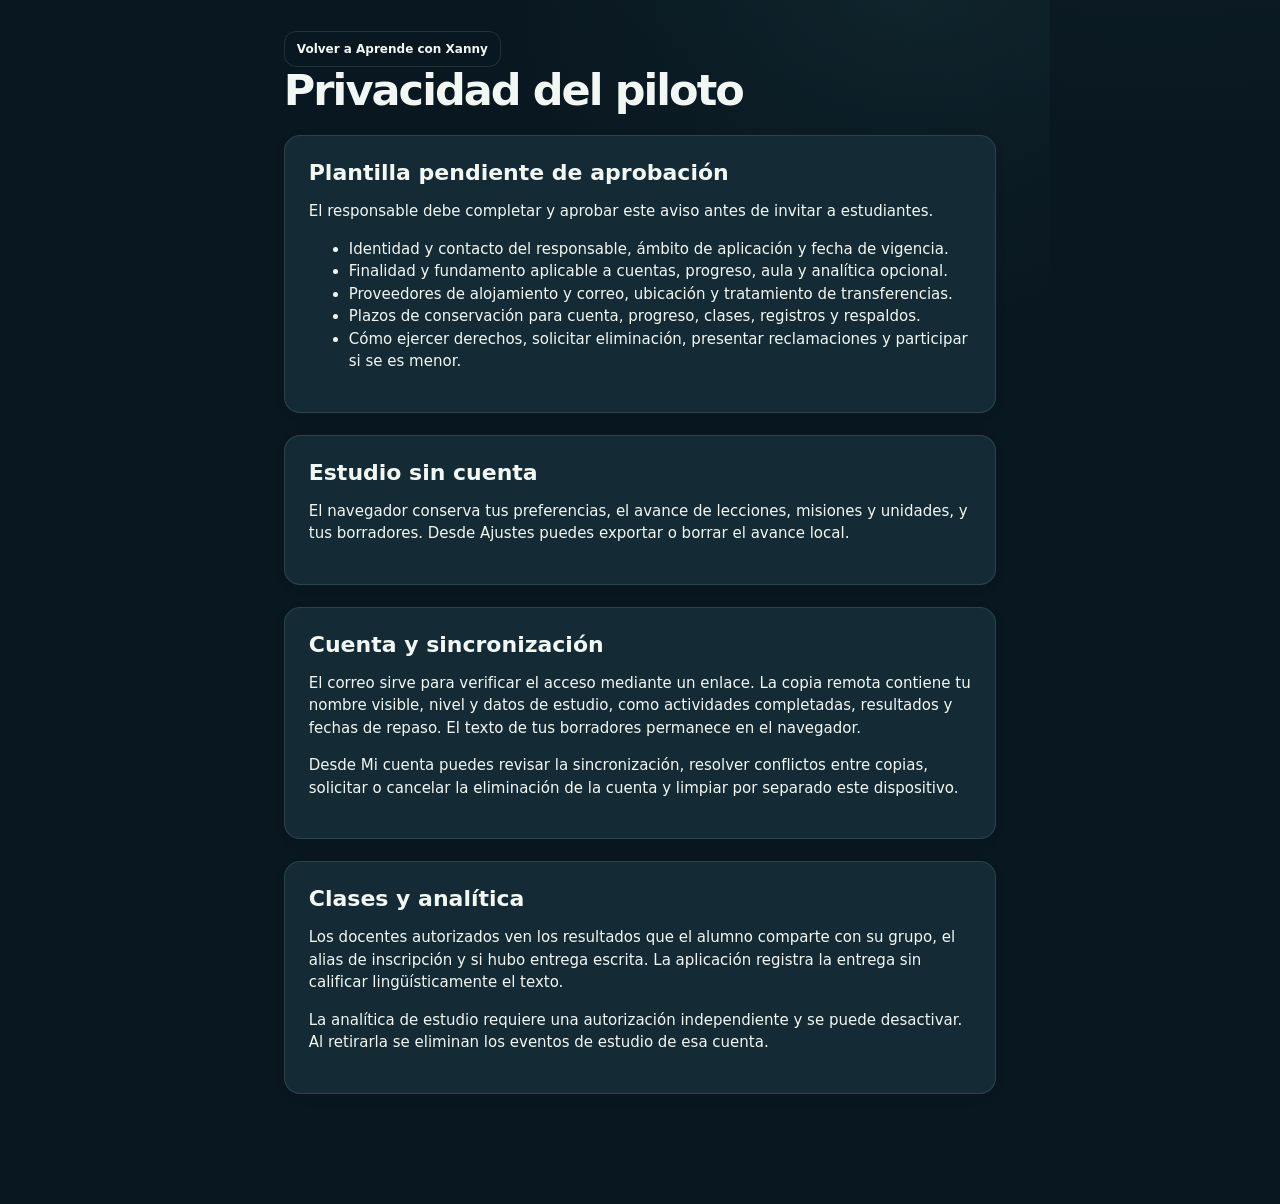
==== commit 0aff94be: "Prepare private account launch candidate and verify deletion end to end" ====
--- a/privacy.html
+++ b/privacy.html
@@ -5,16 +5,28 @@
   <meta name="viewport" content="width=device-width,initial-scale=1">
   <meta name="robots" content="noindex">
   <title>Privacidad del piloto · Aprende con Xanny</title>
-  <link rel="icon" href="favicon.svg?v=3.4.0" type="image/svg+xml">
-  <link rel="stylesheet" href="styles.css?v=3.4.0">
-  <link rel="stylesheet" href="studio.css?v=3.4.0">
-  <link rel="stylesheet" href="learning.css?v=3.4.0">
+  <link rel="icon" href="favicon.svg?v=3.4.1" type="image/svg+xml">
+  <link rel="stylesheet" href="styles.css?v=3.4.1">
+  <link rel="stylesheet" href="studio.css?v=3.4.1">
+  <link rel="stylesheet" href="learning.css?v=3.4.1">
 </head>
 <body>
   <main class="main privacy-page">
     <a class="button ghost sm" href="./index.html#home">Volver a Aprende con Xanny</a>
     <h1 class="page-title">Privacidad del piloto</h1>
-    <p class="info-note">Borrador para pruebas. El aviso del piloto debe identificar al responsable, el contacto y los plazos de conservación antes de invitar a estudiantes.</p>
+    <!-- privacy-owner:start -->
+    <section class="card mt" aria-labelledby="privacy-draft">
+      <h2 id="privacy-draft">Plantilla pendiente de aprobación</h2>
+      <p>El responsable debe completar y aprobar este aviso antes de invitar a estudiantes.</p>
+      <ul>
+        <li>Identidad y contacto del responsable, ámbito de aplicación y fecha de vigencia.</li>
+        <li>Finalidad y fundamento aplicable a cuentas, progreso, aula y analítica opcional.</li>
+        <li>Proveedores de alojamiento y correo, ubicación y tratamiento de transferencias.</li>
+        <li>Plazos de conservación para cuenta, progreso, clases, registros y respaldos.</li>
+        <li>Cómo ejercer derechos, solicitar eliminación, presentar reclamaciones y participar si se es menor.</li>
+      </ul>
+    </section>
+    <!-- privacy-owner:end -->
     <section class="card mt" aria-labelledby="study-without-account">
       <h2 id="study-without-account">Estudio sin cuenta</h2>
       <p>El navegador conserva tus preferencias, el avance de lecciones, misiones y unidades, y tus borradores. Desde Ajustes puedes exportar o borrar el avance local.</p>
--- a/learning.css
+++ b/learning.css
@@ -29,6 +29,8 @@
 .skip-main:focus {transform:translateY(0);}
 :where(button, summary, a, input, select, textarea):focus-visible {outline:3px solid var(--study-soft);outline-offset:3px;}
 .main:focus {outline:none;}
+/* Conserva el contraste durante los cambios de pregunta. */
+.page {animation:none;}
 .button:not(.sm) {min-height:43px;}
 .button .ui-icon {width:17px;height:17px;}
 .card, .case-card, .lesson-card {border-radius:16px;}
@@ -136,3 +138,7 @@
 
 .privacy-page {max-width:820px;margin-inline:auto;}
 .privacy-page h2 {font:800 22px var(--heading);margin:0 0 8px;}
+
+.privacy-fields {margin:0;}
+.privacy-fields dt {font-weight:800;color:var(--ink);margin-top:12px;}
+.privacy-fields dd {margin:2px 0 0;white-space:pre-wrap;overflow-wrap:anywhere;}
